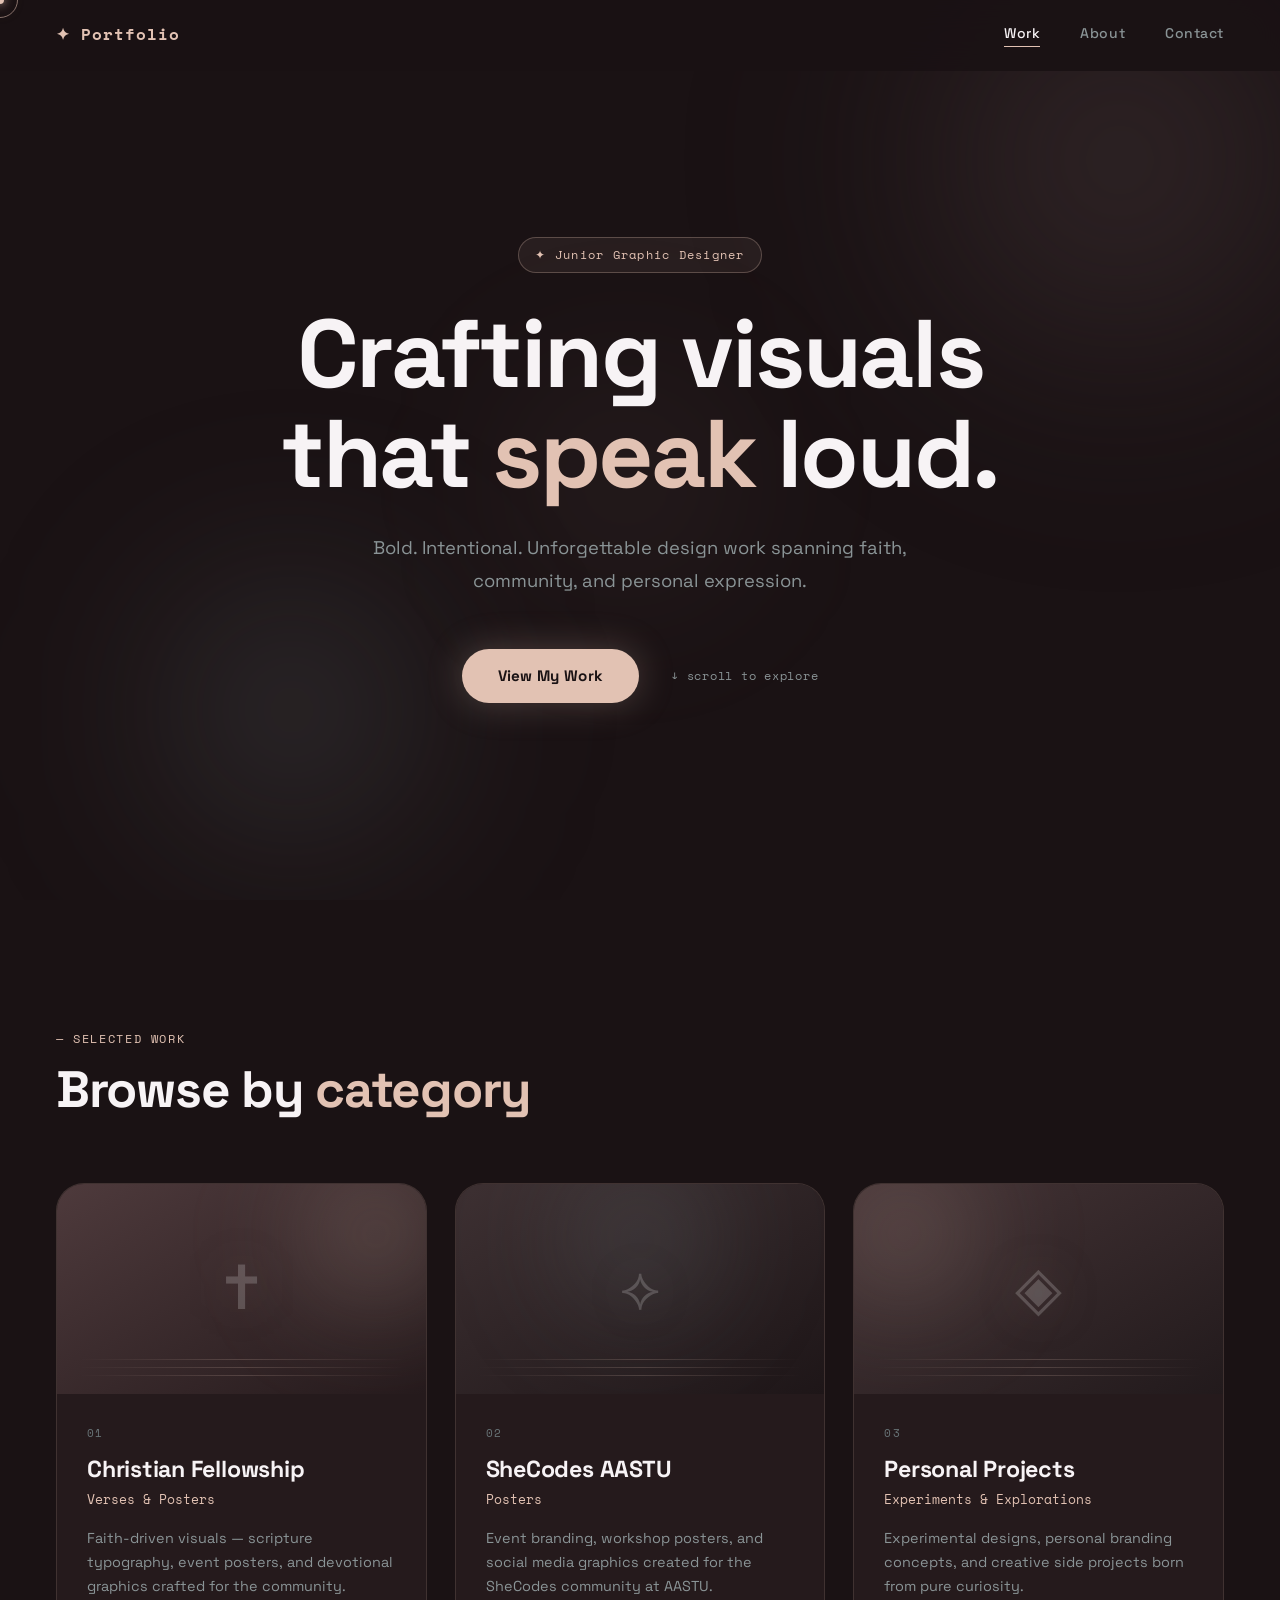
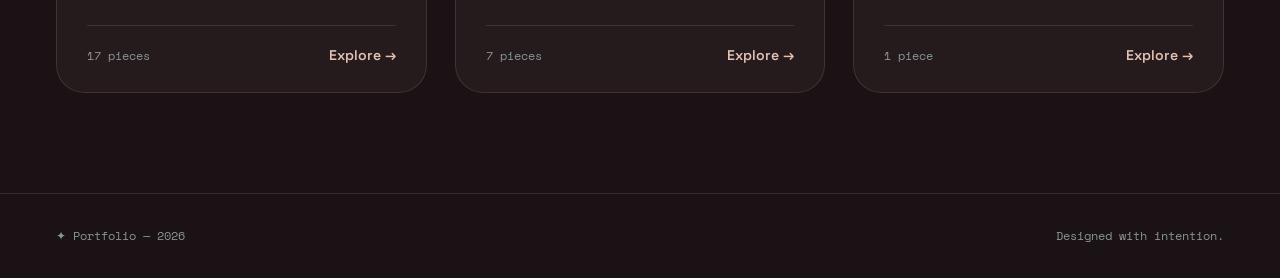
==== index.html @ 2609849a "first commit" ====
<!DOCTYPE html>
<html lang="en">
<head>
  <meta charset="UTF-8" />
  <meta name="viewport" content="width=device-width, initial-scale=1.0" />
  <title>Aster Teshome | Graphics Portfolio</title>
  <link rel="stylesheet" href="style.css" />
  <link rel="preconnect" href="https://fonts.googleapis.com" />
  <link rel="preconnect" href="https://fonts.gstatic.com" crossorigin />
  <link href="https://fonts.googleapis.com/css2?family=Space+Grotesk:wght@300;400;500;600;700&family=Space+Mono:wght@400;700&display=swap" rel="stylesheet" />
</head>
<body>

  <!-- CUSTOM CURSOR -->
  <div class="cursor-dot" id="cursorDot"></div>
  <div class="cursor-ring" id="cursorRing"></div>

  <!-- NAV -->
  <nav class="nav" id="mainNav">
    <a href="index.html" class="nav-logo">✦ Portfolio</a>
    <div class="nav-links">
      <a href="index.html" class="active-link">Work</a>
      <a href="pages/about.html">About</a>
      <a href="pages/contact.html">Contact</a>
    </div>
  </nav>

  <!-- ═══════════════ HERO ═══════════════ -->
  <section class="hero">
    <div class="hero-content">
      <div class="hero-tag">✦ Junior Graphic Designer</div>
      <h1 class="hero-title">
        Crafting visuals<br />
        that <span class="accent">speak</span> loud.
      </h1>
      <p class="hero-sub">Bold. Intentional. Unforgettable design work spanning faith, community, and personal expression.</p>
      <div class="hero-cta">
        <a href="#categories" class="btn-primary">View My Work</a>
        <span class="scroll-hint">↓ scroll to explore</span>
      </div>
    </div>
    <div class="orb orb-1"></div>
    <div class="orb orb-2"></div>
    <div class="orb orb-3"></div>
  </section>

  <!-- ═══════════════ CATEGORY CARDS ═══════════════ -->
  <section class="categories" id="categories">
    <div class="categories-inner">
      <div class="section-label">— Selected Work</div>
      <h2 class="section-title">Browse by <span class="accent">category</span></h2>

      <div class="cards-grid">

        <!-- CARD 1 — Christian Fellowship -->
        <a href="pages/christianfellowship.html" class="cat-card">
          <div class="cat-card-gfx gfx-1">
            <div class="card-orb card-orb-1"></div>
            <div class="card-icon-wrap"><span class="card-icon">✝</span></div>
            <div class="card-lines">
              <div class="cline"></div><div class="cline"></div><div class="cline"></div>
            </div>
          </div>
          <div class="cat-card-body">
            <div class="cat-num">01</div>
            <h3 class="cat-title">Christian Fellowship</h3>
            <p class="cat-subtitle">Verses &amp; Posters</p>
            <p class="cat-desc">Faith-driven visuals — scripture typography, event posters, and devotional graphics crafted for the community.</p>
            <div class="cat-footer">
              <span class="cat-count">17 pieces</span>
              <span class="cat-arrow">Explore →</span>
            </div>
          </div>
        </a>

        <!-- CARD 2 — SheCodes AASTU -->
        <a href="pages/shecodes.html" class="cat-card cat-card--mid">
          <div class="cat-card-gfx gfx-2">
            <div class="card-orb card-orb-2"></div>
            <div class="card-icon-wrap"><span class="card-icon">⟡</span></div>
            <div class="card-lines">
              <div class="cline"></div><div class="cline"></div><div class="cline"></div>
            </div>
          </div>
          <div class="cat-card-body">
            <div class="cat-num">02</div>
            <h3 class="cat-title">SheCodes AASTU</h3>
            <p class="cat-subtitle">Posters</p>
            <p class="cat-desc">Event branding, workshop posters, and social media graphics created for the SheCodes community at AASTU.</p>
            <div class="cat-footer">
              <span class="cat-count">7 pieces</span>
              <span class="cat-arrow">Explore →</span>
            </div>
          </div>
        </a>

        <!-- CARD 3 — Personal Projects -->
        <a href="pages/personal.html" class="cat-card">
          <div class="cat-card-gfx gfx-3">
            <div class="card-orb card-orb-3"></div>
            <div class="card-icon-wrap"><span class="card-icon">◈</span></div>
            <div class="card-lines">
              <div class="cline"></div><div class="cline"></div><div class="cline"></div>
            </div>
          </div>
          <div class="cat-card-body">
            <div class="cat-num">03</div>
            <h3 class="cat-title">Personal Projects</h3>
            <p class="cat-subtitle">Experiments &amp; Explorations</p>
            <p class="cat-desc">Experimental designs, personal branding concepts, and creative side projects born from pure curiosity.</p>
            <div class="cat-footer">
              <span class="cat-count">1 piece</span>
              <span class="cat-arrow">Explore →</span>
            </div>
          </div>
        </a>

      </div>
    </div>
  </section>

  <!-- ═══════════════ FOOTER ═══════════════ -->
  <footer class="footer">
    <span>✦ Portfolio — 2026</span>
    <span>Designed with intention.</span>
  </footer>

  <script src="app.js"></script>
</body>
</html>
---- style.css ----
/* ===================================================
   ROOT & RESET
=================================================== */
*, *::before, *::after { box-sizing: border-box; margin: 0; padding: 0; }

:root {
  /* ── Your 4 palette colors ── */
  --cream:      #F7F3F5;   /* near white — primary text */
  --sand:       #E2C2B3;   /* dusty rose/sand — accent, highlights */
  --slate:      #687477;   /* muted slate — secondary text, borders */
  --dark:       #403234;   /* deep plum-brown — base dark */

  /* ── Derived shades (built from the 4) ── */
  --black:      #1a1214;   /* darkest bg */
  --black-2:    #251a1c;   /* card bg */
  --black-3:    #2e2022;   /* modal / elevated bg */
  --dark-2:     #4e3a3c;   /* slightly lighter dark */
  --sand-dim:   #c4a090;   /* dimmer sand for hovers */
  --sand-deep:  #a07860;   /* deeper sand for shadows */
  --slate-dim:  #4e5a5c;   /* darker slate */

  --white:      #F7F3F5;   /* = --cream */
  --muted:      #8a9496;   /* between slate and cream */
  --border:     rgba(226, 194, 179, 0.14);

  --font-body: 'Space Grotesk', sans-serif;
  --font-mono: 'Space Mono', monospace;

  --radius-sm: 8px;
  --radius-md: 16px;
  --radius-lg: 20px;
  --radius-xl: 28px;

  --transition: 0.32s cubic-bezier(0.4, 0, 0.2, 1);
}

html { scroll-behavior: smooth; }

body {
  background: var(--black);
  color: var(--cream);
  font-family: var(--font-body);
  font-size: 16px;
  line-height: 1.6;
  overflow-x: hidden;
  cursor: none;
}

a { color: inherit; text-decoration: none; }
button { cursor: none; font-family: var(--font-body); border: none; background: none; }
::selection { background: var(--dark); color: var(--cream); }
::-webkit-scrollbar { width: 4px; }
::-webkit-scrollbar-track { background: var(--black); }
::-webkit-scrollbar-thumb { background: var(--slate); border-radius: 4px; }

.hidden { display: none !important; }

/* ===================================================
   CUSTOM CURSOR
=================================================== */
.cursor-dot {
  position: fixed;
  width: 8px;
  height: 8px;
  border-radius: 50%;
  background: var(--sand);
  pointer-events: none;
  transform: translate(-50%, -50%);
  z-index: 99999;
  transition: width 0.15s, height 0.15s, background 0.15s;
  box-shadow: 0 0 10px rgba(226, 194, 179, 0.8), 0 0 22px rgba(226, 194, 179, 0.35);
}

.cursor-ring {
  position: fixed;
  width: 36px;
  height: 36px;
  border-radius: 50%;
  border: 1.5px solid rgba(226, 194, 179, 0.55);
  pointer-events: none;
  transform: translate(-50%, -50%);
  z-index: 99998;
  transition: width 0.25s ease, height 0.25s ease, border-color 0.25s ease;
}

body.cursor-hover .cursor-dot {
  width: 14px;
  height: 14px;
  background: var(--cream);
}
body.cursor-hover .cursor-ring {
  width: 52px;
  height: 52px;
  border-color: rgba(226, 194, 179, 0.85);
}

/* ===================================================
   PAGE SYSTEM
=================================================== */
.page {
  display: none;
  min-height: 100vh;
}
.page.active {
  display: block;
  animation: pageIn 0.4s cubic-bezier(0.4, 0, 0.2, 1) both;
}

@keyframes pageIn {
  from { opacity: 0; transform: translateY(16px); }
  to   { opacity: 1; transform: translateY(0); }
}

/* ===================================================
   NAV
=================================================== */
.nav {
  position: fixed;
  top: 0; left: 0; right: 0;
  z-index: 1000;
  display: flex;
  align-items: center;
  justify-content: space-between;
  padding: 22px 56px;
  background: rgba(26, 18, 20, 0.88);
  backdrop-filter: blur(20px);
  border-bottom: 1px solid transparent;
  transition: border-color var(--transition), background var(--transition);
}
.nav.scrolled {
  background: rgba(26, 18, 20, 0.97);
  border-color: var(--border);
}

.nav-logo {
  font-family: var(--font-mono);
  font-size: 1rem;
  font-weight: 700;
  color: var(--sand);
  letter-spacing: 0.06em;
  transition: color var(--transition);
}
.nav-logo:hover { color: var(--cream); }

.nav-links {
  display: flex;
  gap: 40px;
}
.nav-links a {
  font-size: 0.875rem;
  font-weight: 500;
  color: var(--muted);
  letter-spacing: 0.04em;
  transition: color var(--transition);
  position: relative;
  padding-bottom: 3px;
}
.nav-links a::after {
  content: '';
  position: absolute;
  bottom: 0; left: 0;
  width: 0; height: 1.5px;
  background: var(--sand);
  transition: width var(--transition);
}
.nav-links a:hover,
.nav-links a.active-link { color: var(--cream); }
.nav-links a:hover::after,
.nav-links a.active-link::after { width: 100%; }

/* ===================================================
   HERO
=================================================== */
.hero {
  position: relative;
  min-height: 100vh;
  display: flex;
  align-items: center;
  justify-content: center;
  overflow: hidden;
  padding: 130px 56px 90px;
  text-align: center;
}

.hero-content {
  position: relative;
  z-index: 2;
  max-width: 800px;
  width: 100%;
}

.hero-tag {
  display: inline-block;
  font-family: var(--font-mono);
  font-size: 0.78rem;
  color: var(--sand);
  letter-spacing: 0.1em;
  margin-bottom: 32px;
  padding: 7px 16px;
  border: 1px solid rgba(226, 194, 179, 0.28);
  border-radius: 100px;
  background: rgba(226, 194, 179, 0.07);
}

.hero-title {
  font-size: clamp(3.2rem, 7.5vw, 6.5rem);
  font-weight: 700;
  line-height: 1.04;
  letter-spacing: -0.025em;
  margin-bottom: 28px;
  color: var(--cream);
}

.accent { color: var(--sand); }

.hero-sub {
  font-size: 1.15rem;
  color: var(--muted);
  max-width: 540px;
  margin: 0 auto 52px;
  line-height: 1.75;
}

.hero-cta {
  display: flex;
  align-items: center;
  justify-content: center;
  gap: 32px;
  flex-wrap: wrap;
}

.btn-primary {
  display: inline-flex;
  align-items: center;
  gap: 8px;
  padding: 15px 36px;
  background: var(--sand);
  color: var(--black);
  font-size: 0.95rem;
  font-weight: 700;
  border-radius: 100px;
  letter-spacing: 0.02em;
  transition: background var(--transition), transform var(--transition), box-shadow var(--transition);
  box-shadow: 0 0 36px rgba(226, 194, 179, 0.25);
  cursor: none;
}
.btn-primary:hover {
  background: var(--cream);
  transform: translateY(-3px);
  box-shadow: 0 8px 44px rgba(247, 243, 245, 0.3);
}
.btn-large { padding: 18px 48px; font-size: 1.05rem; }
.btn-full { width: 100%; justify-content: center; margin-top: 8px; }

.scroll-hint {
  font-family: var(--font-mono);
  font-size: 0.78rem;
  color: var(--muted);
  letter-spacing: 0.06em;
}

/* ── Orbs ── */
.orb {
  position: absolute;
  border-radius: 50%;
  filter: blur(90px);
  pointer-events: none;
  z-index: 1;
}
.orb-1 {
  width: 580px; height: 580px;
  background: radial-gradient(circle, rgba(64, 50, 52, 0.7), transparent 70%);
  top: -130px; right: -130px;
  animation: orbFloat1 10s ease-in-out infinite;
}
.orb-2 {
  width: 380px; height: 380px;
  background: radial-gradient(circle, rgba(104, 116, 119, 0.35), transparent 70%);
  bottom: 0; left: 8%;
  animation: orbFloat2 14s ease-in-out infinite;
}
.orb-3 {
  width: 280px; height: 280px;
  background: radial-gradient(circle, rgba(226, 194, 179, 0.12), transparent 70%);
  top: 38%; left: 38%;
  animation: orbFloat3 9s ease-in-out infinite;
}

@keyframes orbFloat1 {
  0%, 100% { transform: translate(0,0); }
  50%       { transform: translate(-44px, 44px); }
}
@keyframes orbFloat2 {
  0%, 100% { transform: translate(0,0); }
  50%       { transform: translate(34px,-34px); }
}
@keyframes orbFloat3 {
  0%, 100% { transform: translate(0,0); }
  50%       { transform: translate(-22px, 22px); }
}

/* ===================================================
   SECTION LABEL
=================================================== */
.section-label {
  font-family: var(--font-mono);
  font-size: 0.72rem;
  color: var(--sand);
  letter-spacing: 0.14em;
  text-transform: uppercase;
  margin-bottom: 14px;
}

/* ===================================================
   CATEGORIES SECTION
=================================================== */
.categories {
  padding: 130px 56px 100px;
  position: relative;
}
.categories-inner { max-width: 1200px; margin: 0 auto; }

.section-title {
  font-size: clamp(2.2rem, 4vw, 3.5rem);
  font-weight: 700;
  letter-spacing: -0.025em;
  margin-bottom: 64px;
  line-height: 1.1;
  color: var(--cream);
}

/* ===================================================
   CATEGORY CARDS GRID
=================================================== */
.cards-grid {
  display: grid;
  grid-template-columns: repeat(3, 1fr);
  gap: 28px;
}

.cat-card {
  position: relative;
  border-radius: var(--radius-xl);
  border: 1px solid var(--border);
  background: var(--black-2);
  overflow: hidden;
  cursor: none;
  transition: transform var(--transition), border-color var(--transition), box-shadow var(--transition);
  display: flex;
  flex-direction: column;
  text-decoration: none;
  color: inherit;
}
.cat-card:hover {
  transform: translateY(-10px);
  border-color: rgba(226, 194, 179, 0.4);
  box-shadow: 0 28px 70px rgba(64, 50, 52, 0.55), 0 0 0 1px rgba(226,194,179,0.18);
}

/* Card graphic area */
.cat-card-gfx {
  position: relative;
  height: 210px;
  overflow: hidden;
}
.gfx-1 { background: linear-gradient(150deg, #4e3a3c 0%, #251a1c 100%); }
.gfx-2 { background: linear-gradient(150deg, #3d3032 0%, #1e1618 100%); }
.gfx-3 { background: linear-gradient(150deg, #453436 0%, #221a1c 100%); }

.card-orb {
  position: absolute;
  border-radius: 50%;
  filter: blur(55px);
}
.card-orb-1 {
  width: 200px; height: 200px;
  background: radial-gradient(circle, rgba(226,194,179,0.35), transparent 70%);
  top: -50px; right: -50px;
  animation: orbFloat1 8s ease-in-out infinite;
}
.card-orb-2 {
  width: 220px; height: 220px;
  background: radial-gradient(circle, rgba(104,116,119,0.4), transparent 70%);
  top: -55px; left: 50%;
  transform: translateX(-50%);
  animation: orbFloat2 11s ease-in-out infinite;
}
.card-orb-3 {
  width: 200px; height: 200px;
  background: radial-gradient(circle, rgba(226,194,179,0.3), transparent 70%);
  top: -50px; left: -50px;
  animation: orbFloat3 9s ease-in-out infinite;
}

.card-icon-wrap {
  position: absolute;
  inset: 0;
  display: flex;
  align-items: center;
  justify-content: center;
  z-index: 2;
}
.card-icon {
  font-size: 3.8rem;
  color: rgba(247, 243, 245, 0.2);
  transition: color var(--transition), transform var(--transition);
  filter: drop-shadow(0 0 24px rgba(226,194,179,0.5));
}
.cat-card:hover .card-icon {
  color: rgba(247, 243, 245, 0.45);
  transform: scale(1.14);
}

.card-lines {
  position: absolute;
  bottom: 0; left: 0; right: 0;
  display: flex;
  flex-direction: column;
  gap: 7px;
  padding: 18px 22px;
  z-index: 1;
}
.cline {
  height: 1px;
  background: linear-gradient(to right, transparent, rgba(226,194,179,0.2), transparent);
}

/* Card body */
.cat-card-body {
  padding: 30px 30px 26px;
  display: flex;
  flex-direction: column;
  flex: 1;
}

.cat-num {
  font-family: var(--font-mono);
  font-size: 0.7rem;
  color: var(--slate);
  letter-spacing: 0.12em;
  margin-bottom: 14px;
}

.cat-title {
  font-size: 1.45rem;
  font-weight: 700;
  letter-spacing: -0.01em;
  margin-bottom: 5px;
  color: var(--cream);
  line-height: 1.2;
}

.cat-subtitle {
  font-size: 0.82rem;
  color: var(--sand);
  font-family: var(--font-mono);
  margin-bottom: 16px;
  display: block;
}

.cat-desc {
  font-size: 0.9rem;
  color: var(--muted);
  line-height: 1.7;
  flex: 1;
  margin-bottom: 26px;
}

.cat-footer {
  display: flex;
  align-items: center;
  justify-content: space-between;
  border-top: 1px solid var(--border);
  padding-top: 18px;
}

.cat-count {
  font-family: var(--font-mono);
  font-size: 0.75rem;
  color: var(--muted);
}

.cat-arrow {
  font-size: 0.88rem;
  font-weight: 600;
  color: var(--sand);
  transition: transform var(--transition), color var(--transition);
}
.cat-card:hover .cat-arrow {
  transform: translateX(8px);
  color: var(--cream);
}

/* ===================================================
   FOOTER
=================================================== */
.footer {
  border-top: 1px solid var(--border);
  padding: 32px 56px;
  display: flex;
  justify-content: space-between;
  font-family: var(--font-mono);
  font-size: 0.75rem;
  color: var(--muted);
}
.footer-inner { margin-top: 0; }

/* ===================================================
   DETAIL HEADER (category pages)
=================================================== */
.detail-header {
  padding: 130px 56px 70px;
  background: linear-gradient(160deg, #3a2a2c 0%, var(--black) 60%);
  position: relative;
  overflow: hidden;
  border-bottom: 1px solid var(--border);
}

.dh-shecodes {
  background: linear-gradient(160deg, #403234 0%, var(--black) 60%);
}
.dh-personal {
  background: linear-gradient(160deg, #352628 0%, var(--black) 60%);
}

.detail-header-inner {
  max-width: 1200px;
  margin: 0 auto;
  position: relative;
  z-index: 2;
}

.detail-orb {
  position: absolute;
  border-radius: 50%;
  filter: blur(100px);
  pointer-events: none;
  z-index: 1;
}
.detail-orb-1 {
  width: 500px; height: 500px;
  background: radial-gradient(circle, rgba(226,194,179,0.2), transparent 70%);
  top: -100px; right: -100px;
}
.detail-orb-2 {
  width: 500px; height: 500px;
  background: radial-gradient(circle, rgba(104,116,119,0.25), transparent 70%);
  top: -80px; right: -80px;
}
.detail-orb-3 {
  width: 500px; height: 500px;
  background: radial-gradient(circle, rgba(226,194,179,0.18), transparent 70%);
  top: -80px; right: -80px;
}

.back-btn {
  display: inline-flex;
  align-items: center;
  gap: 8px;
  font-size: 0.84rem;
  font-family: var(--font-mono);
  color: var(--sand);
  padding: 8px 0;
  margin-bottom: 44px;
  transition: color var(--transition), gap var(--transition);
  letter-spacing: 0.04em;
  cursor: none;
}
.back-btn:hover { color: var(--cream); gap: 14px; }

.detail-hero-row {
  display: flex;
  align-items: flex-start;
  gap: 36px;
}

.detail-icon {
  font-size: 4.5rem;
  line-height: 1;
  filter: drop-shadow(0 0 28px rgba(226,194,179,0.55));
  flex-shrink: 0;
  margin-top: 4px;
}

.detail-title {
  font-size: clamp(2.6rem, 5.5vw, 5rem);
  font-weight: 700;
  letter-spacing: -0.025em;
  margin-bottom: 18px;
  line-height: 1.05;
  color: var(--cream);
}

.detail-subdesc {
  font-size: 1.05rem;
  color: var(--muted);
  max-width: 520px;
  line-height: 1.75;
}

/* ===================================================
   PROJECTS GRID
=================================================== */
.projects-grid {
  max-width: 1200px;
  margin: 0 auto;
  padding: 72px 56px 100px;
  display: grid;
  grid-template-columns: repeat(auto-fill, minmax(310px, 1fr));
  gap: 28px;
}

.project-card {
  border-radius: var(--radius-lg);
  border: 1px solid var(--border);
  background: var(--black-2);
  overflow: hidden;
  cursor: none;
  transition: transform var(--transition), border-color var(--transition), box-shadow var(--transition);
  display: flex;
  flex-direction: column;
  animation: cardIn 0.5s cubic-bezier(0.4, 0, 0.2, 1) both;
}
.project-card:hover {
  transform: translateY(-8px);
  border-color: rgba(226,194,179,0.35);
  box-shadow: 0 20px 55px rgba(64,50,52,0.5);
}

@keyframes cardIn {
  from { opacity: 0; transform: translateY(22px); }
  to   { opacity: 1; transform: translateY(0); }
}

.project-thumb {
  height: 230px;
  position: relative;
  overflow: hidden;
  display: flex;
  align-items: center;
  justify-content: center;
  background: var(--black-3);
}

.project-thumb-emoji {
  font-size: 4.2rem;
  filter: drop-shadow(0 0 24px rgba(226,194,179,0.5));
  transition: transform var(--transition);
  z-index: 2;
  position: relative;
}
.project-card:hover .project-thumb-emoji { transform: scale(1.14) rotate(4deg); }

.project-thumb-bg {
  position: absolute;
  inset: 0;
  transition: transform var(--transition);
}
.project-card:hover .project-thumb-bg { transform: scale(1.07); }

/* Real image thumbnails */
.project-thumb-img {
  width: 100%;
  height: 100%;
  object-fit: cover;
  object-position: center top;
  position: absolute;
  inset: 0;
  display: block;
  transition: transform var(--transition);
}
.project-card:hover .project-thumb-img { transform: scale(1.05); }

/* Real image in modal */
.modal-real-img {
  width: 100%;
  height: 100%;
  object-fit: contain;
  object-position: center;
  display: block;
  background: var(--black-3);
}

.project-info {
  padding: 22px 24px 24px;
  flex: 1;
  display: flex;
  flex-direction: column;
}

.project-type {
  font-family: var(--font-mono);
  font-size: 0.7rem;
  color: var(--slate);
  letter-spacing: 0.1em;
  margin-bottom: 9px;
  text-transform: uppercase;
}

.project-name {
  font-size: 1.08rem;
  font-weight: 600;
  margin-bottom: 9px;
  color: var(--cream);
  line-height: 1.3;
}

.project-blurb {
  font-size: 0.87rem;
  color: var(--muted);
  line-height: 1.65;
  flex: 1;
}

.project-open-hint {
  margin-top: 16px;
  font-size: 0.78rem;
  color: var(--sand);
  font-family: var(--font-mono);
  opacity: 0;
  transition: opacity var(--transition);
}
.project-card:hover .project-open-hint { opacity: 1; }

/* ===================================================
   ABOUT PAGE
=================================================== */
.about-page {
  min-height: 100vh;
  padding: 130px 56px 80px;
  position: relative;
  overflow: hidden;
}
.about-page-inner { max-width: 1200px; margin: 0 auto; position: relative; z-index: 2; }

.about-split {
  display: grid;
  grid-template-columns: 1fr 1fr;
  gap: 80px;
  align-items: center;
  margin-top: 20px;
}

.about-big-title {
  font-size: clamp(2.8rem, 5vw, 4.5rem);
  font-weight: 700;
  letter-spacing: -0.025em;
  margin-bottom: 28px;
  line-height: 1.08;
  color: var(--cream);
}

.about-para {
  color: var(--muted);
  font-size: 1rem;
  line-height: 1.85;
  margin-bottom: 20px;
  max-width: 500px;
}

.about-stats {
  display: flex;
  gap: 40px;
  margin: 40px 0 48px;
  padding: 28px 0;
  border-top: 1px solid var(--border);
  border-bottom: 1px solid var(--border);
}
.stat-item { display: flex; flex-direction: column; gap: 4px; }
.stat-num {
  font-size: 2.4rem;
  font-weight: 700;
  letter-spacing: -0.02em;
  font-family: var(--font-mono);
  color: var(--sand);
}
.stat-label {
  font-size: 0.8rem;
  color: var(--muted);
  font-family: var(--font-mono);
  letter-spacing: 0.04em;
}

.skills-row {
  display: flex;
  flex-wrap: wrap;
  gap: 10px;
  margin-top: 16px;
}
.skill-tag {
  font-size: 0.78rem;
  font-family: var(--font-mono);
  color: var(--sand);
  border: 1px solid rgba(226, 194, 179, 0.22);
  border-radius: 100px;
  padding: 7px 16px;
  background: rgba(226, 194, 179, 0.06);
  transition: background var(--transition), border-color var(--transition), color var(--transition);
}
.skill-tag:hover {
  background: rgba(226,194,179,0.14);
  border-color: rgba(226,194,179,0.42);
  color: var(--cream);
}

.about-right {
  display: flex;
  align-items: center;
  justify-content: center;
}

.about-visual-card {
  display: flex;
  flex-direction: column;
  align-items: center;
  gap: 36px;
}

.about-ring {
  width: 300px; height: 300px;
  border-radius: 50%;
  border: 1px solid rgba(226,194,179,0.24);
  display: flex;
  align-items: center;
  justify-content: center;
  position: relative;
  animation: spin 28s linear infinite;
}
.about-ring::before {
  content: '';
  position: absolute;
  inset: 24px;
  border-radius: 50%;
  border: 1px solid rgba(104,116,119,0.2);
}
.about-ring::after {
  content: '';
  position: absolute;
  inset: 56px;
  border-radius: 50%;
  border: 1px solid rgba(226,194,179,0.1);
}
.ring-inner {
  font-size: 2.2rem;
  color: var(--sand);
  animation: spin 28s linear infinite reverse;
  filter: drop-shadow(0 0 18px rgba(226,194,179,0.7));
}
@keyframes spin {
  from { transform: rotate(0deg); }
  to   { transform: rotate(360deg); }
}

.about-tagline {
  font-size: 1.15rem;
  font-style: italic;
  color: var(--sand);
  text-align: center;
  line-height: 1.6;
  letter-spacing: 0.01em;
}

.about-orb-1 {
  position: absolute;
  width: 600px; height: 600px;
  border-radius: 50%;
  filter: blur(110px);
  background: radial-gradient(circle, rgba(64,50,52,0.6), transparent 70%);
  top: -100px; left: -200px;
  pointer-events: none;
  z-index: 0;
}
.about-orb-2 {
  position: absolute;
  width: 400px; height: 400px;
  border-radius: 50%;
  filter: blur(90px);
  background: radial-gradient(circle, rgba(104,116,119,0.25), transparent 70%);
  bottom: 0; right: -100px;
  pointer-events: none;
  z-index: 0;
}

/* ===================================================
   CONTACT PAGE
=================================================== */
.contact-page {
  min-height: 100vh;
  padding: 130px 56px 80px;
  position: relative;
  overflow: hidden;
}
.contact-page-inner { max-width: 1200px; margin: 0 auto; position: relative; z-index: 2; }

.contact-split {
  display: grid;
  grid-template-columns: 1fr 1fr;
  gap: 80px;
  align-items: flex-start;
  margin-top: 20px;
}

.contact-big-title {
  font-size: clamp(2.8rem, 5vw, 4.5rem);
  font-weight: 700;
  letter-spacing: -0.025em;
  margin-bottom: 24px;
  line-height: 1.08;
  color: var(--cream);
}

.contact-para {
  color: var(--muted);
  font-size: 1rem;
  line-height: 1.8;
  margin-bottom: 44px;
  max-width: 440px;
}

.contact-links {
  display: flex;
  flex-direction: column;
  gap: 14px;
}

.contact-link-item {
  display: flex;
  align-items: center;
  gap: 18px;
  padding: 18px 22px;
  border: 1px solid var(--border);
  border-radius: var(--radius-md);
  background: var(--black-2);
  transition: border-color var(--transition), background var(--transition), transform var(--transition);
  cursor: none;
}
.contact-link-item:hover {
  border-color: rgba(226,194,179,0.38);
  background: rgba(226,194,179,0.05);
  transform: translateX(6px);
}

.cli-icon {
  font-size: 1.4rem;
  color: var(--sand);
  width: 36px;
  text-align: center;
  filter: drop-shadow(0 0 8px rgba(226,194,179,0.4));
}
.cli-text { flex: 1; }
.cli-label {
  font-family: var(--font-mono);
  font-size: 0.7rem;
  color: var(--muted);
  letter-spacing: 0.08em;
  text-transform: uppercase;
  margin-bottom: 2px;
}
.cli-val {
  font-size: 0.95rem;
  font-weight: 500;
  color: var(--cream);
}
.cli-arrow {
  color: var(--sand);
  font-size: 1rem;
  transition: transform var(--transition);
}
.contact-link-item:hover .cli-arrow { transform: translateX(4px); }

/* Contact form */
.contact-right { padding-top: 8px; }
.contact-form { display: flex; flex-direction: column; gap: 22px; }
.form-group { display: flex; flex-direction: column; gap: 8px; }

.form-label {
  font-family: var(--font-mono);
  font-size: 0.72rem;
  color: var(--sand);
  letter-spacing: 0.1em;
  text-transform: uppercase;
}

.form-input {
  background: var(--black-2);
  border: 1px solid var(--border);
  border-radius: var(--radius-md);
  color: var(--cream);
  font-family: var(--font-body);
  font-size: 0.95rem;
  padding: 14px 18px;
  outline: none;
  transition: border-color var(--transition), box-shadow var(--transition);
  resize: none;
  cursor: none;
}
.form-input::placeholder { color: var(--muted); }
.form-input:focus {
  border-color: rgba(226,194,179,0.45);
  box-shadow: 0 0 0 3px rgba(226,194,179,0.08);
}
.form-textarea { min-height: 130px; }

.form-success {
  text-align: center;
  padding: 32px;
  background: rgba(226,194,179,0.06);
  border: 1px solid rgba(226,194,179,0.2);
  border-radius: var(--radius-lg);
  color: var(--sand);
  font-size: 1rem;
  line-height: 1.7;
  display: none;
}

.contact-orb-1 {
  position: absolute;
  width: 500px; height: 500px;
  border-radius: 50%;
  filter: blur(110px);
  background: radial-gradient(circle, rgba(64,50,52,0.55), transparent 70%);
  top: -80px; right: -150px;
  pointer-events: none;
  z-index: 0;
}
.contact-orb-2 {
  position: absolute;
  width: 400px; height: 400px;
  border-radius: 50%;
  filter: blur(100px);
  background: radial-gradient(circle, rgba(104,116,119,0.3), transparent 70%);
  bottom: 0; left: -100px;
  pointer-events: none;
  z-index: 0;
}

/* ===================================================
   MODAL
=================================================== */
.modal-overlay {
  position: fixed;
  inset: 0;
  background: rgba(20, 14, 15, 0.92);
  backdrop-filter: blur(20px);
  z-index: 5000;
  display: flex;
  align-items: center;
  justify-content: center;
  padding: 24px;
  animation: fadeIn 0.22s ease;
}

@keyframes fadeIn { from { opacity: 0; } to { opacity: 1; } }
@keyframes slideUp { from { opacity: 0; transform: translateY(28px); } to { opacity: 1; transform: translateY(0); } }

.modal-box {
  background: var(--black-3);
  border: 1px solid rgba(226,194,179,0.18);
  border-radius: var(--radius-xl);
  max-width: 820px;
  width: 100%;
  max-height: 90vh;
  overflow-y: auto;
  display: grid;
  grid-template-columns: 1fr 1fr;
  animation: slideUp 0.3s cubic-bezier(0.4, 0, 0.2, 1);
  box-shadow: 0 48px 120px rgba(20, 14, 15, 0.7);
  position: relative;
}

.modal-close {
  position: absolute;
  top: 18px; right: 18px;
  font-size: 0.9rem;
  color: var(--muted);
  z-index: 10;
  width: 38px; height: 38px;
  border-radius: 50%;
  border: 1px solid var(--border);
  display: flex; align-items: center; justify-content: center;
  background: rgba(255,255,255,0.03);
  transition: background var(--transition), color var(--transition);
  cursor: none;
}
.modal-close:hover { background: rgba(226,194,179,0.14); color: var(--cream); }

.modal-img-wrap {
  border-radius: var(--radius-xl) 0 0 var(--radius-xl);
  overflow: hidden;
}

.modal-img-placeholder {
  width: 100%;
  height: 100%;
  min-height: 400px;
  display: flex;
  align-items: center;
  justify-content: center;
  font-size: 5.5rem;
  filter: drop-shadow(0 0 32px rgba(226,194,179,0.5));
  overflow: hidden;
  background: var(--black-3);
}

.modal-info {
  padding: 44px 38px 44px 34px;
  display: flex;
  flex-direction: column;
  justify-content: center;
  gap: 14px;
}

.modal-tag {
  font-family: var(--font-mono);
  font-size: 0.7rem;
  color: var(--slate);
  letter-spacing: 0.12em;
  text-transform: uppercase;
}

.modal-title {
  font-size: 1.7rem;
  font-weight: 700;
  letter-spacing: -0.015em;
  line-height: 1.2;
  color: var(--cream);
}

.modal-body {
  font-size: 0.93rem;
  color: var(--muted);
  line-height: 1.8;
}

.modal-tools {
  display: flex;
  flex-wrap: wrap;
  gap: 8px;
  margin-top: 6px;
}
.tool-chip {
  font-family: var(--font-mono);
  font-size: 0.7rem;
  padding: 5px 12px;
  border-radius: 100px;
  background: rgba(226,194,179,0.07);
  border: 1px solid rgba(226,194,179,0.2);
  color: var(--sand);
}

/* ===================================================
   SCROLL REVEAL
=================================================== */
.reveal {
  opacity: 0;
  transform: translateY(30px);
  transition: opacity 0.6s cubic-bezier(0.4,0,0.2,1), transform 0.6s cubic-bezier(0.4,0,0.2,1);
}
.reveal.revealed { opacity: 1; transform: translateY(0); }
.cards-grid .cat-card:nth-child(1) { transition-delay: 0.06s; }
.cards-grid .cat-card:nth-child(2) { transition-delay: 0.16s; }
.cards-grid .cat-card:nth-child(3) { transition-delay: 0.26s; }

/* ===================================================
   RESPONSIVE
=================================================== */
@media (max-width: 1024px) {
  .cards-grid { grid-template-columns: 1fr 1fr; }
}

@media (max-width: 800px) {
  .cards-grid { grid-template-columns: 1fr; gap: 20px; }
  .about-split { grid-template-columns: 1fr; }
  .about-right { display: none; }
  .contact-split { grid-template-columns: 1fr; }
  .modal-box { grid-template-columns: 1fr; }
  .modal-img-wrap { border-radius: var(--radius-xl) var(--radius-xl) 0 0; }
  .modal-img-placeholder { min-height: 260px; }
  .detail-hero-row { flex-direction: column; gap: 20px; }
  .about-stats { gap: 24px; }
}

@media (max-width: 640px) {
  .nav { padding: 16px 24px; }
  .hero, .about-page, .contact-page { padding-left: 24px; padding-right: 24px; }
  .categories { padding: 80px 24px; }
  .projects-grid { padding: 48px 24px 80px; }
  .detail-header { padding: 110px 24px 52px; }
  .footer { padding: 24px; flex-direction: column; gap: 8px; }
  .hero-title { font-size: 2.8rem; }
}
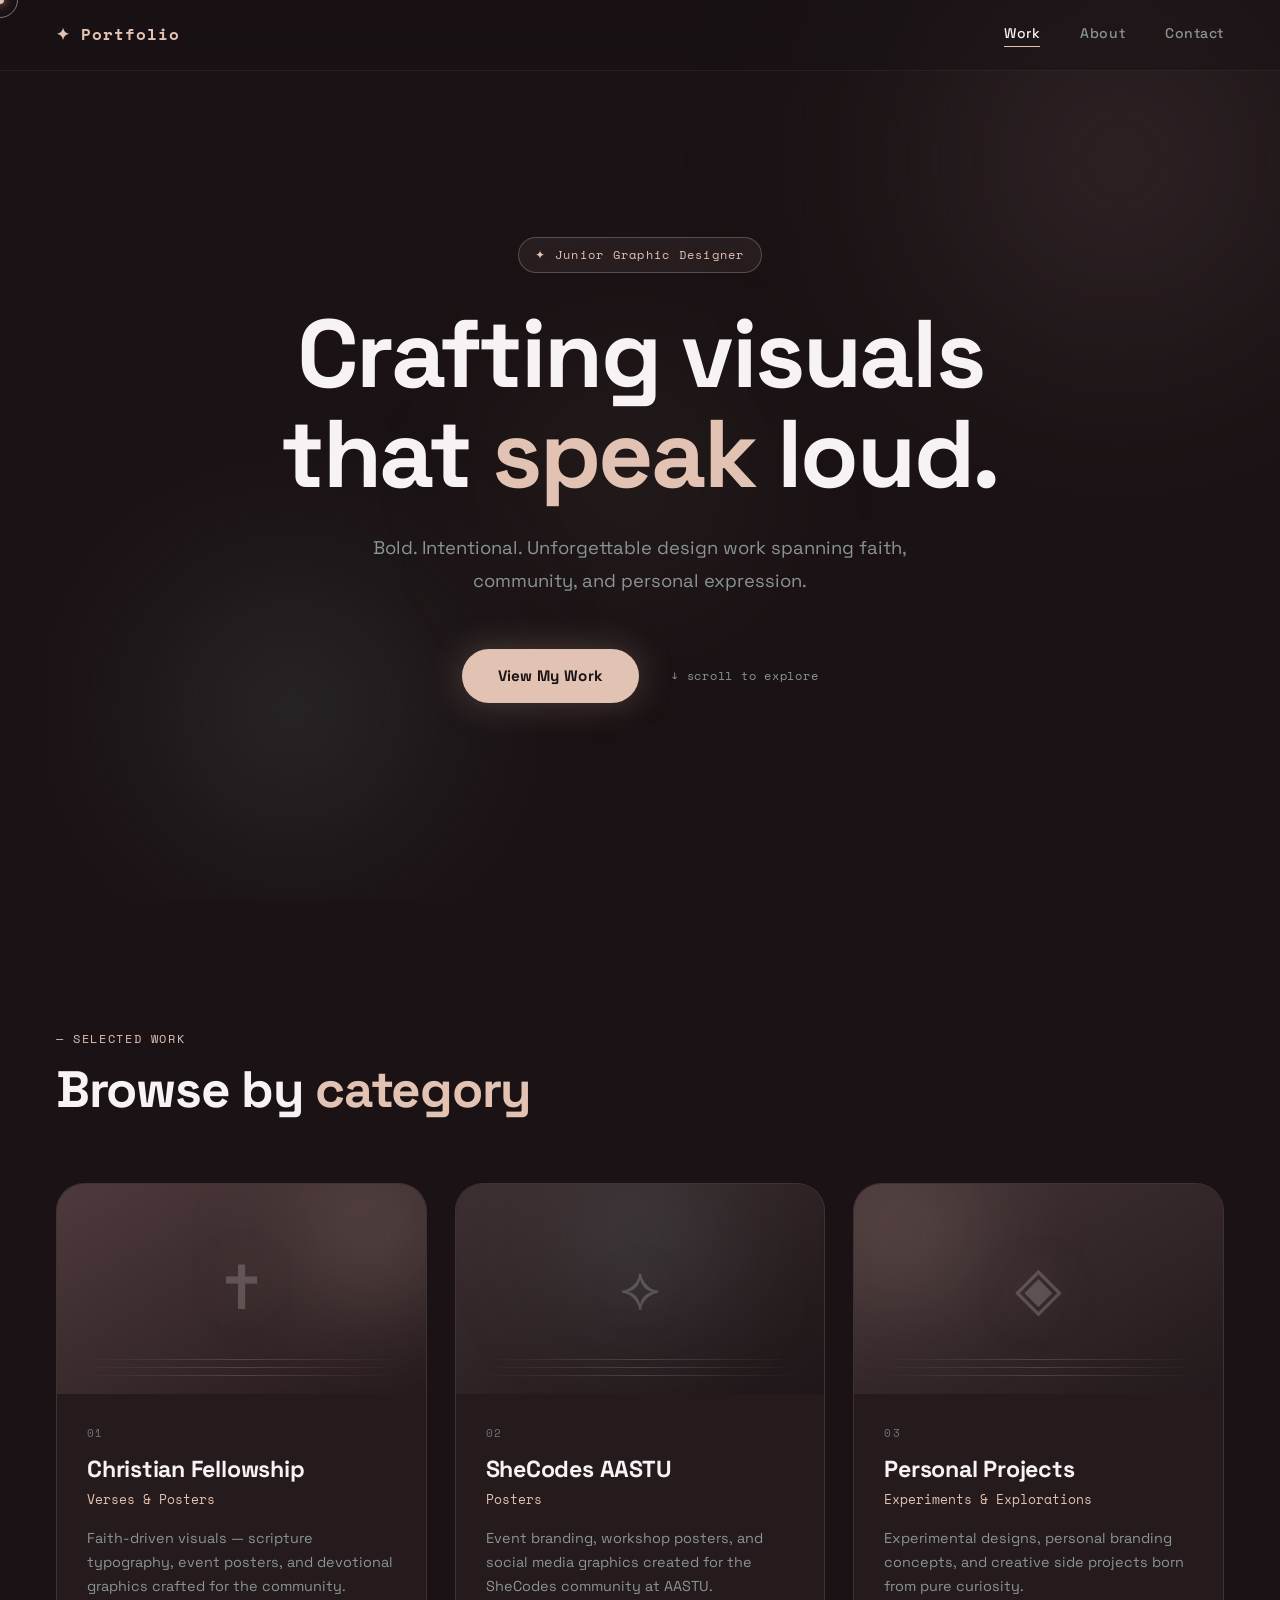
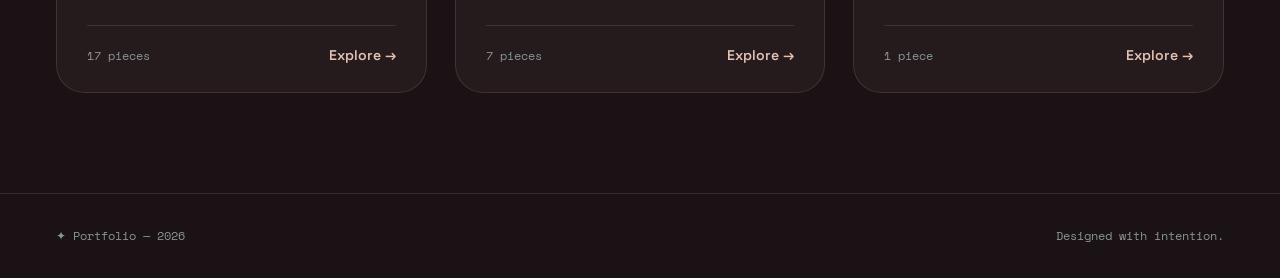
==== commit 8444108f: "feat: Add favicon and update contact form with Formspree integration - Add Favicon.png and set up fa" ====
--- a/index.html
+++ b/index.html
@@ -4,6 +4,8 @@
   <meta charset="UTF-8" />
   <meta name="viewport" content="width=device-width, initial-scale=1.0" />
   <title>Aster Teshome | Graphics Portfolio</title>
+  <link rel="icon" type="image/png" href="images/Favicon.png" />
+  <link rel="apple-touch-icon" href="images/Favicon.png" />
   <link rel="stylesheet" href="style.css" />
   <link rel="preconnect" href="https://fonts.googleapis.com" />
   <link rel="preconnect" href="https://fonts.gstatic.com" crossorigin />
--- a/style.css
+++ b/style.css
@@ -122,13 +122,14 @@
   align-items: center;
   justify-content: space-between;
   padding: 22px 56px;
-  background: rgba(26, 18, 20, 0.88);
+  background: rgba(26, 18, 20, 0.45);
   backdrop-filter: blur(20px);
-  border-bottom: 1px solid transparent;
+  -webkit-backdrop-filter: blur(20px);
+  border-bottom: 1px solid rgba(226, 194, 179, 0.08);
   transition: border-color var(--transition), background var(--transition);
 }
 .nav.scrolled {
-  background: rgba(26, 18, 20, 0.97);
+  background: rgba(26, 18, 20, 0.75);
   border-color: var(--border);
 }
 
@@ -1164,28 +1165,120 @@
 /* ===================================================
    RESPONSIVE
 =================================================== */
+
+/* ── Tablet ── */
 @media (max-width: 1024px) {
   .cards-grid { grid-template-columns: 1fr 1fr; }
-}
-
+  .nav { padding: 18px 36px; }
+}
+
+/* ── Large mobile / small tablet ── */
 @media (max-width: 800px) {
   .cards-grid { grid-template-columns: 1fr; gap: 20px; }
   .about-split { grid-template-columns: 1fr; }
   .about-right { display: none; }
-  .contact-split { grid-template-columns: 1fr; }
+  .contact-split { grid-template-columns: 1fr; gap: 48px; }
   .modal-box { grid-template-columns: 1fr; }
   .modal-img-wrap { border-radius: var(--radius-xl) var(--radius-xl) 0 0; }
-  .modal-img-placeholder { min-height: 260px; }
-  .detail-hero-row { flex-direction: column; gap: 20px; }
+  .modal-img-placeholder { min-height: 240px; }
+  .detail-hero-row { flex-direction: column; gap: 16px; }
+  .detail-icon { font-size: 3rem; }
   .about-stats { gap: 24px; }
-}
-
+  .projects-grid {
+    grid-template-columns: repeat(auto-fill, minmax(260px, 1fr));
+    padding: 48px 32px 80px;
+  }
+}
+
+/* ── Mobile ── */
 @media (max-width: 640px) {
-  .nav { padding: 16px 24px; }
-  .hero, .about-page, .contact-page { padding-left: 24px; padding-right: 24px; }
-  .categories { padding: 80px 24px; }
-  .projects-grid { padding: 48px 24px 80px; }
-  .detail-header { padding: 110px 24px 52px; }
-  .footer { padding: 24px; flex-direction: column; gap: 8px; }
-  .hero-title { font-size: 2.8rem; }
-}
+
+  /* Nav — shrink and keep links visible */
+  .nav {
+    padding: 14px 20px;
+    gap: 12px;
+  }
+  .nav-logo {
+    font-size: 0.88rem;
+  }
+  .nav-links {
+    gap: 20px;
+  }
+  .nav-links a {
+    font-size: 0.78rem;
+  }
+
+  /* Hero */
+  .hero {
+    padding: 110px 20px 70px;
+    min-height: 100svh;
+  }
+  .hero-title { font-size: clamp(2.2rem, 10vw, 3rem); }
+  .hero-sub { font-size: 1rem; }
+  .hero-cta { gap: 16px; }
+  .btn-primary { padding: 13px 28px; font-size: 0.88rem; }
+
+  /* Sections */
+  .categories { padding: 72px 20px 80px; }
+  .section-title { font-size: clamp(1.8rem, 7vw, 2.4rem); margin-bottom: 40px; }
+
+  /* Category cards */
+  .cat-card-gfx { height: 170px; }
+  .cat-card-body { padding: 22px 22px 20px; }
+  .cat-title { font-size: 1.2rem; }
+
+  /* Detail header */
+  .detail-header { padding: 100px 20px 44px; }
+  .detail-title { font-size: clamp(2rem, 8vw, 3rem); }
+  .back-btn { margin-bottom: 28px; }
+
+  /* Projects grid */
+  .projects-grid {
+    grid-template-columns: 1fr;
+    padding: 36px 20px 72px;
+    gap: 20px;
+  }
+  .project-thumb { height: 200px; }
+
+  /* About page */
+  .about-page { padding: 100px 20px 72px; }
+  .about-big-title { font-size: clamp(2.2rem, 8vw, 3rem); }
+  .about-stats { flex-wrap: wrap; gap: 20px; }
+  .stat-num { font-size: 2rem; }
+
+  /* Contact page */
+  .contact-page { padding: 100px 20px 72px; }
+  .contact-big-title { font-size: clamp(2.2rem, 8vw, 3rem); }
+  .contact-para { margin-bottom: 28px; }
+  .contact-link-item { padding: 14px 16px; gap: 12px; }
+
+  /* Modal */
+  .modal-box { border-radius: var(--radius-lg); }
+  .modal-info { padding: 28px 24px; gap: 10px; }
+  .modal-title { font-size: 1.3rem; }
+  .modal-img-placeholder { min-height: 200px; }
+
+  /* Footer */
+  .footer {
+    padding: 20px;
+    flex-direction: column;
+    gap: 6px;
+    text-align: center;
+  }
+}
+
+/* ── Very small phones ── */
+@media (max-width: 380px) {
+  .nav-links { gap: 14px; }
+  .hero-title { font-size: 2rem; }
+  .cat-title { font-size: 1.1rem; }
+}
+
+/* ── Disable custom cursor on touch devices ── */
+@media (hover: none) and (pointer: coarse) {
+  body { cursor: auto; }
+  button { cursor: pointer; }
+  a { cursor: pointer; }
+  .cursor-dot,
+  .cursor-ring { display: none; }
+}
